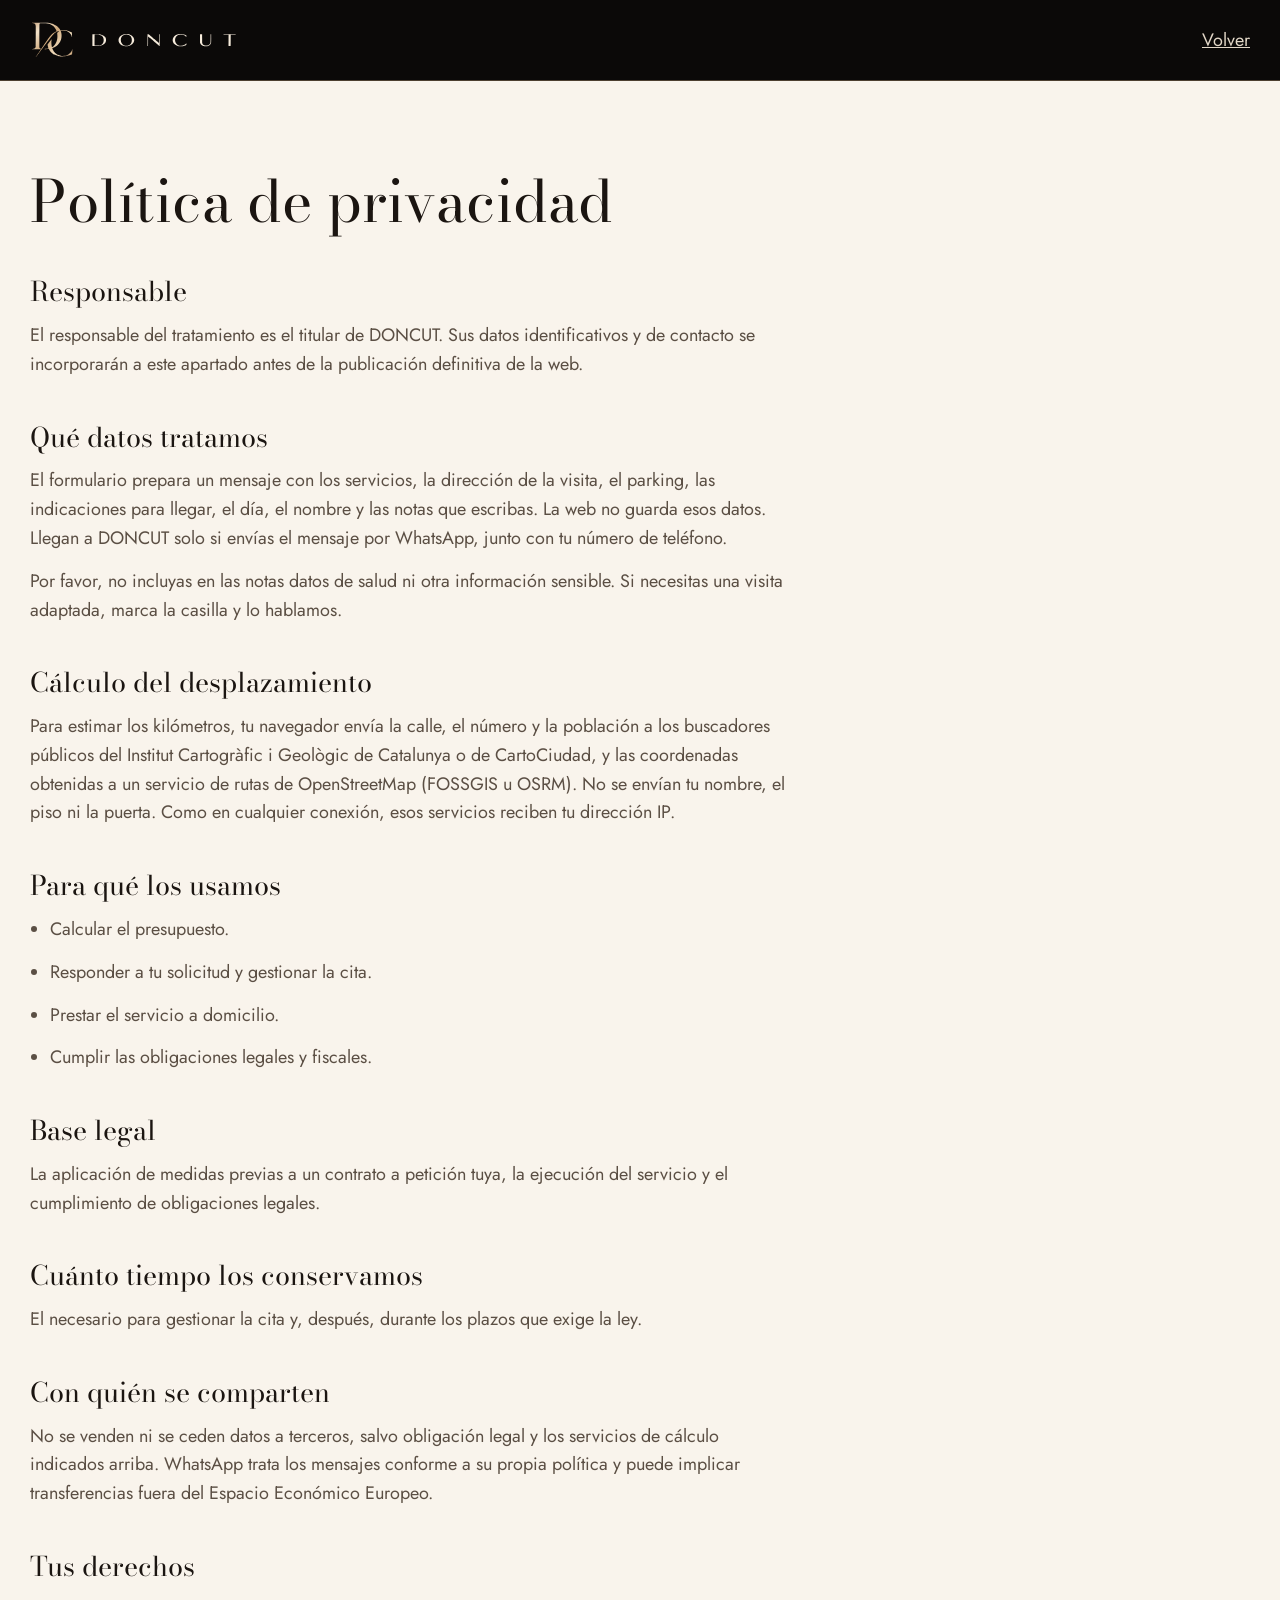
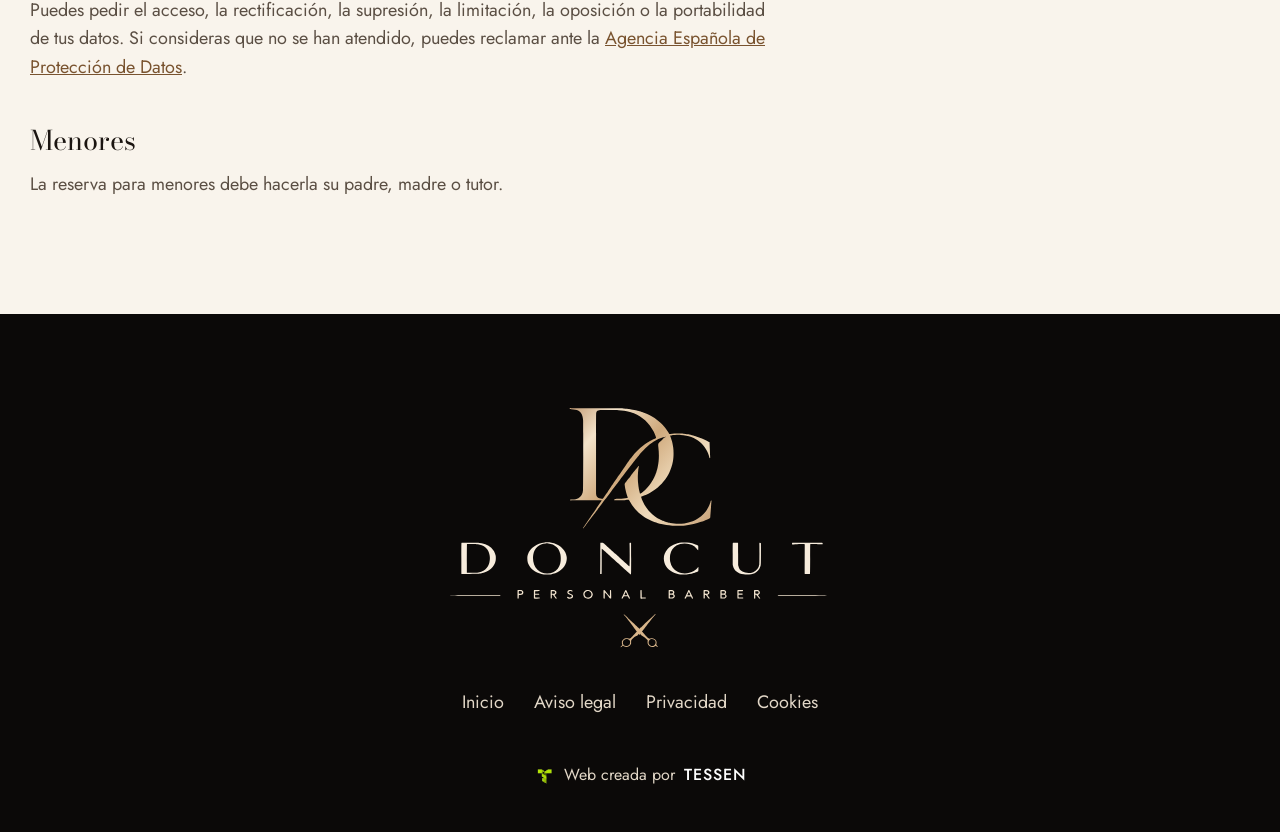
==== politica-privacidad.html @ 4ba2f508 "Web de DONCUT: servicios y precios, presupuesto con desplazamiento y parking, reserva y páginas lega" ====
<!doctype html>
<html lang="es">
<head>
<meta charset="utf-8">
<meta name="viewport" content="width=device-width, initial-scale=1">
<title>Política de privacidad | DONCUT</title>
<meta name="robots" content="noindex, nofollow">
<meta name="theme-color" content="#0b0908">
<link rel="icon" href="assets/img/favicon.svg" type="image/svg+xml">
<link rel="stylesheet" href="assets/css/estilos.css">
</head>
<body>
<header class="cabecera fija"><div class="cabecera__dentro"><a class="cabecera__logo" href="index.html"><img src="assets/img/dc.svg" width="44" height="38" alt=""><img src="assets/img/palabra-doncut.svg" width="148" height="15" alt="DONCUT, inicio"></a><a class="volver" href="index.html">Volver</a></div></header>
<main class="legal">
<h1>Política de privacidad</h1>
<h2>Responsable</h2>
<p>El responsable del tratamiento es el titular de DONCUT. Sus datos identificativos y de contacto se incorporarán a este apartado antes de la publicación definitiva de la web.</p>
<h2>Qué datos tratamos</h2>
<p>El formulario prepara un mensaje con los servicios, la dirección de la visita, el parking, las indicaciones para llegar, el día, el nombre y las notas que escribas. La web no guarda esos datos. Llegan a DONCUT solo si envías el mensaje por WhatsApp, junto con tu número de teléfono.</p>
<p>Por favor, no incluyas en las notas datos de salud ni otra información sensible. Si necesitas una visita adaptada, marca la casilla y lo hablamos.</p>
<h2>Cálculo del desplazamiento</h2>
<p>Para estimar los kilómetros, tu navegador envía la calle, el número y la población a los buscadores públicos del Institut Cartogràfic i Geològic de Catalunya o de CartoCiudad, y las coordenadas obtenidas a un servicio de rutas de OpenStreetMap (FOSSGIS u OSRM). No se envían tu nombre, el piso ni la puerta. Como en cualquier conexión, esos servicios reciben tu dirección IP.</p>
<h2>Para qué los usamos</h2>
<ul><li>Calcular el presupuesto.</li><li>Responder a tu solicitud y gestionar la cita.</li><li>Prestar el servicio a domicilio.</li><li>Cumplir las obligaciones legales y fiscales.</li></ul>
<h2>Base legal</h2>
<p>La aplicación de medidas previas a un contrato a petición tuya, la ejecución del servicio y el cumplimiento de obligaciones legales.</p>
<h2>Cuánto tiempo los conservamos</h2>
<p>El necesario para gestionar la cita y, después, durante los plazos que exige la ley.</p>
<h2>Con quién se comparten</h2>
<p>No se venden ni se ceden datos a terceros, salvo obligación legal y los servicios de cálculo indicados arriba. WhatsApp trata los mensajes conforme a su propia política y puede implicar transferencias fuera del Espacio Económico Europeo.</p>
<h2>Tus derechos</h2>
<p>Puedes pedir el acceso, la rectificación, la supresión, la limitación, la oposición o la portabilidad de tus datos. Si consideras que no se han atendido, puedes reclamar ante la <a href="https://www.aepd.es" target="_blank" rel="noopener">Agencia Española de Protección de Datos</a>.</p>
<h2>Menores</h2>
<p>La reserva para menores debe hacerla su padre, madre o tutor.</p>
</main>
<footer class="pie">
  <img class="pie__logo" src="assets/img/logo-doncut.svg" width="420" height="262" alt="DONCUT, Personal Barber">
  <p class="pie__fila"><a href="index.html">Inicio</a><a href="aviso-legal.html">Aviso legal</a><a href="politica-privacidad.html">Privacidad</a><a href="politica-cookies.html">Cookies</a></p>
  <a class="firma" href="https://tessenconsulting.com" target="_blank" rel="noopener"><img src="assets/img/tessen.png" width="22" height="19" alt="">Web creada por <b>TESSEN</b></a>
</footer>
</body>
</html>
---- assets/css/estilos.css ----
/* DONCUT. Negro cálido, oro champán y la curva de luz de la tarjeta como seña en portada, reserva y pie. */
@font-face{font-family:"Bodoni Moda";src:url(../fonts/bodoni-moda.woff2) format("woff2");font-weight:400 600;font-display:swap}
@font-face{font-family:"Jost";src:url(../fonts/jost.woff2) format("woff2");font-weight:300 600;font-display:swap}
:root{
  --negro:#0b0908; --negro-2:#15110e; --marfil:#f9f4ec; --blanco:#fff;
  --oro:#d8b58a; --oro-claro:#f5e2c5; --bronce:#79532f; /* bronce: texto dorado sobre claro */
  --metal:linear-gradient(105deg,#c79c6f,#f4e0c2 34%,#d8b58a 62%,#b98a5c);
  --tinta:#1b1511; --tinta-2:#5b4f44; --crema:#e2d7c7;
  --linea:#e2d6c5; --linea-oro:rgba(216,181,138,.32); --error:#a3271c;
  --titulo:"Bodoni Moda","Didot","Bodoni MT",Georgia,serif;
  --texto:"Jost","Century Gothic","Segoe UI",sans-serif;
  --margen:max(20px,calc((100vw - 1220px)/2));
  --aire:clamp(72px,9vw,132px);
}
*{box-sizing:border-box}
/* trazos finos reforzados para que se lean bien a cualquier tamaño */
*{font-optical-sizing:none!important;font-variation-settings:"opsz" 11!important}
h1,h2{font-variation-settings:"opsz" 16!important}
html{scroll-behavior:smooth;scroll-padding-top:84px;-webkit-text-size-adjust:100%}
body{margin:0;background:var(--negro);color:var(--tinta);font:400 18px/1.6 var(--texto);-webkit-font-smoothing:antialiased}
img,svg{display:block}
img{max-width:100%;height:auto}
h1,h2,h3{font-family:var(--titulo);font-weight:400;line-height:1.1;text-wrap:balance;margin:0}
h2{font-size:clamp(34px,4.1vw,54px)}
p{margin:0}
a{color:inherit}
button{font:inherit;color:inherit;background:none;border:0;padding:0;cursor:pointer}
[hidden]{display:none!important}
:focus-visible{outline:3px solid var(--oro);outline-offset:4px}
.marfil :focus-visible,.ficha :focus-visible,.legal :focus-visible{outline-color:var(--bronce)}
.saltar{position:absolute;left:-999px}
.saltar:focus{left:12px;top:12px;z-index:60;background:#fff;padding:10px 16px}

.boton{display:inline-flex;align-items:center;justify-content:center;min-height:52px;padding:12px 34px;border-radius:40px;border:1px solid transparent;font-weight:500;font-size:16px;letter-spacing:.04em;line-height:1.25;text-align:center;text-decoration:none;transition:background-position .5s,border-color .25s,color .25s}
.boton--oro{background:var(--metal) 0 0/180% 100%;color:#1a120b}
.boton--oro:hover{background-position:100% 0}
.boton--linea{border-color:var(--oro);color:var(--oro-claro)}
.boton--linea:hover{border-color:var(--oro-claro);color:#fff}

/* cabecera */
.cabecera{position:fixed;inset:0 0 auto;z-index:50;color:#fff;border-bottom:1px solid transparent;transition:background-color .35s,border-color .35s}
.cabecera.fija,.cabecera.menu-abierto{background:var(--negro);border-color:var(--linea-oro)}
.cabecera__dentro{display:flex;align-items:center;gap:32px;min-height:80px;padding-inline:var(--margen)}
.cabecera__logo{display:flex;align-items:center;gap:16px;text-decoration:none;opacity:0;visibility:hidden;transition:opacity .35s,visibility .35s}
.fija .cabecera__logo{opacity:1;visibility:visible}
.cabecera__logo img:first-child{width:44px}
.cabecera__logo img:last-child{width:148px}
.menu{display:flex;gap:32px;margin-left:auto}
.menu a{text-decoration:none;font-size:16.5px;color:#f3ebdf;transition:color .2s}
.menu a:hover{color:var(--oro)}
.cabecera .boton{min-height:46px;padding:8px 28px;background:rgba(11,9,8,.55)}
.abrir{display:none;width:48px;height:48px;position:relative;flex:none}
.abrir::before,.abrir::after{content:"";position:absolute;left:12px;right:12px;height:2px;background:var(--oro);transition:transform .25s,top .25s}
.abrir::before{top:19px}
.abrir::after{top:28px}
.abrir[aria-expanded=true]::before{top:23px;transform:rotate(45deg)}
.abrir[aria-expanded=true]::after{top:23px;transform:rotate(-45deg)}

/* portada */
.portada{position:relative;background:radial-gradient(60% 80% at 12% 0,#241a13 0,rgba(11,9,8,0) 70%),var(--negro);color:#fff;min-height:min(860px,100vh);display:flex;align-items:center;overflow:hidden}
.portada__texto{position:relative;z-index:2;width:min(49%,calc(var(--margen) + 620px));padding:112px 24px 72px var(--margen)}
.portada__marca{display:flex;align-items:center;gap:26px;margin-bottom:44px}
.portada__marca>img{width:clamp(84px,8.2vw,122px)}
.portada__marca span{display:grid;gap:12px}
.portada__marca span img{width:clamp(168px,17vw,250px)}
.portada__marca small{font-size:14px;letter-spacing:.42em;text-transform:uppercase;color:var(--crema)}
.portada h1{font-size:clamp(46px,5vw,74px);line-height:1.04}
.portada__sub{margin-top:28px;max-width:24em;font-size:clamp(19px,1.5vw,21px);color:var(--crema);line-height:1.5}
.portada__sub strong{font-weight:500;color:var(--oro-claro)}
.acciones{display:flex;flex-wrap:wrap;gap:14px;margin-top:38px}
.portada__video{position:absolute;inset:0 0 0 46%}
.portada__recorte{position:absolute;inset:0;clip-path:url(#corte-video)}
.portada__recorte video{width:100%;height:100%;object-fit:cover;object-position:52% 40%;display:block;filter:sepia(.18)}
.portada__recorte::after{content:"";position:absolute;inset:0;background:linear-gradient(90deg,rgba(11,9,8,.55),rgba(11,9,8,0) 45%),linear-gradient(180deg,rgba(11,9,8,.72),rgba(11,9,8,0) 22%),linear-gradient(0deg,rgba(11,9,8,.75),rgba(11,9,8,0) 30%)}
.filo{position:absolute;inset:0;width:100%;height:100%;overflow:visible;pointer-events:none}
.filo path{fill:none;vector-effect:non-scaling-stroke}
.filo__linea{stroke:url(#g-luz);stroke-width:2.5}
.filo__halo{stroke:#e3b780;stroke-width:20;stroke-opacity:.38;filter:blur(13px)}
.filo--movil{display:none}
.pausa{position:absolute;right:20px;bottom:20px;width:48px;height:48px;border-radius:50%;border:1px solid var(--oro);background:rgba(11,9,8,.6);display:grid;place-items:center}
.pausa span{width:12px;height:14px;border:solid #fff;border-width:0 4px}
.pausa.parado span{border:solid transparent;border-width:8px 0 8px 13px;border-left-color:#fff;width:0;height:0;margin-left:4px}

.filo--ancho .filo__linea,.filo--ancho .filo__halo{stroke:url(#g-filo)}

/* bloques y esquinas de luz */
.bloque{position:relative;padding:var(--aire) var(--margen);overflow:hidden}
.marfil{background:var(--marfil)}
.negro{background:var(--negro);color:#fff}
.entradilla{color:var(--tinta-2);max-width:33em;margin-top:20px;font-size:19px}
.negro .entradilla{color:var(--crema)}
.esquina{position:absolute;pointer-events:none;width:clamp(240px,36vw,540px);height:clamp(180px,27vw,400px)}
.esquina--a,.esquina--b{left:0;top:0}
.esquina--c{right:0;bottom:0;transform:rotate(180deg)}

/* cómo funciona */
.como{display:grid;grid-template-columns:minmax(0,1fr) minmax(0,.78fr);gap:clamp(40px,7vw,110px);align-items:center}
.como__foto img{width:100%;aspect-ratio:4/5;object-fit:cover;border-radius:14px}
.pasos{list-style:none;margin:44px 0 0;padding:0;counter-reset:p}
.pasos li{counter-increment:p;display:grid;grid-template-columns:64px minmax(0,1fr);gap:2px 12px;padding:22px 0;border-top:1px solid var(--linea)}
.pasos li::before{content:counter(p);grid-row:span 2;font:400 46px/1 var(--titulo);color:var(--bronce)}
.pasos h3{font-size:26px}
.pasos p{color:var(--tinta-2)}

/* servicios */
.servicios{position:relative;display:grid;grid-template-columns:minmax(0,.8fr) minmax(0,1fr);gap:clamp(40px,6vw,100px);align-items:center}
.servicios__foto{position:relative;aspect-ratio:4/5;overflow:hidden;border-radius:14px;border:1px solid var(--linea-oro)}
.servicios__foto img{position:absolute;inset:0;width:100%;height:100%;object-fit:cover;opacity:0;transform:scale(1.06);transition:opacity .7s,transform 1.5s}
.servicios__foto img.visible{opacity:1;transform:none}
.lista{list-style:none;margin:32px 0 0;padding:0}
.lista li{display:grid;grid-template-columns:minmax(0,1fr) auto auto;gap:6px 24px;align-items:center;padding:13px 0;border-top:1px solid var(--linea-oro)}
.lista b{display:block;font:400 clamp(22px,1.9vw,26px)/1.2 var(--titulo)}
.lista small{font-size:16px;color:var(--crema)}
.lista .precio{font:400 24px/1 var(--titulo);color:var(--oro-claro);white-space:nowrap}
.lista li.con b{color:var(--oro-claro)}
.mas{min-width:118px;min-height:44px;padding:6px 18px;border:1px solid var(--oro);border-radius:30px;font-size:16px;transition:background-color .25s,color .25s}
.mas:hover{background:var(--oro);color:#1a120b}
.con .mas{background:var(--oro);color:#1a120b;font-weight:500}
.nota{margin-top:24px;font-size:16px;color:var(--crema)}

/* dónde */
.paneles{display:flex;gap:10px;height:520px;margin-top:44px}
.panel{position:relative;flex:1 1 0;min-width:0;overflow:hidden;background:var(--negro);color:#fff;text-align:left;border-radius:14px;transition:flex-grow .7s cubic-bezier(.2,.7,.2,1)}
.panel.activo{flex-grow:3.2}
.panel img{position:absolute;inset:0;width:100%;height:100%;object-fit:cover;filter:sepia(.25) saturate(.8) brightness(.7);transition:filter .6s}
.panel.activo img,.panel:hover img{filter:sepia(.12)}
.panel::after{content:"";position:absolute;inset:38% 0 0;background:linear-gradient(0deg,rgba(11,9,8,.92),rgba(11,9,8,0))}
.panel span{position:absolute;z-index:1;left:26px;right:18px;bottom:24px}
.panel b{display:block;font:400 clamp(23px,2.1vw,30px)/1.15 var(--titulo)}
.panel small{display:block;font-size:17px;color:#f0e7d9;margin-top:6px;opacity:0;height:0;transition:opacity .4s .2s}
.panel.activo small{opacity:1;height:auto}
.todos{margin-top:clamp(44px,5vw,72px);display:grid;grid-template-columns:minmax(0,.42fr) minmax(0,1fr);gap:16px 48px;align-items:baseline}
.todos h3{font-size:clamp(27px,2.6vw,36px);color:var(--bronce)}
.todos p{font-size:clamp(20px,1.8vw,24px);line-height:1.5;max-width:34em}

/* reserva */
.reserva{position:relative;display:grid;grid-template-columns:minmax(0,1.18fr) minmax(0,.82fr);gap:clamp(28px,4vw,60px);align-items:start}
.ficha{background:var(--blanco);color:var(--tinta);border-radius:18px;padding:clamp(24px,3.8vw,54px);min-width:0}
.ficha h2{font-size:clamp(33px,3.5vw,46px)}
.progreso{list-style:none;margin:28px 0 34px;padding:0;display:grid;grid-template-columns:repeat(3,minmax(0,1fr));gap:10px}
.progreso li{border-top:3px solid var(--linea);padding-top:9px;font-size:16px;color:#6f6357;transition:border-color .4s}
.progreso .activo,.progreso .hecho{border-color:var(--bronce);color:var(--tinta)}
.progreso .activo{font-weight:500}
.paso{border:0;margin:0;padding:0;min-width:0;display:grid;grid-template-columns:repeat(6,minmax(0,1fr));gap:22px 22px}
.paso legend{font:400 clamp(25px,2.4vw,31px)/1.15 var(--titulo);padding:0;margin-bottom:20px}
.campo{display:grid;gap:4px;min-width:0;align-content:start;grid-column:span 3}
.c2{grid-column:span 2}
.c4{grid-column:span 4}
.ancho{grid-column:1/-1}
.campo label,#t-parking{font-size:16px;color:var(--tinta-2)}
.campo input,.campo select,.campo textarea{font:inherit;width:100%;min-width:0;color:var(--tinta);background-color:var(--marfil);border:1px solid #a4927c;border-radius:10px;padding:10px 14px;min-height:52px}
.campo textarea{resize:vertical;min-height:82px}
.campo select{appearance:none;padding-right:38px;background:var(--marfil) url("data:image/svg+xml,%3Csvg xmlns='http://www.w3.org/2000/svg' width='14' height='9' fill='none' stroke='%2379532f' stroke-width='2'%3E%3Cpath d='M1 1l6 6 6-6'/%3E%3C/svg%3E") no-repeat right 14px center}
.campo ::placeholder{color:#76695b;opacity:1}
.campo :is(input,select,textarea):focus{outline:3px solid var(--bronce);outline-offset:1px}
.campo [aria-invalid=true]{border-color:var(--error);border-width:2px}
.fallo{color:var(--error);font-size:16px;line-height:1.35}
.contador{display:grid;grid-template-columns:minmax(0,1fr) auto auto;gap:4px 20px;align-items:center;padding:10px 0;border-top:1px solid var(--linea)}
.contador:last-child{border-bottom:1px solid var(--linea)}
.contador b{font-weight:500;font-family:var(--texto);display:block;line-height:1.3}
.contador small{font-size:16px;color:var(--tinta-2);line-height:1.3}
.contador .precio{font:400 21px/1 var(--titulo);color:var(--bronce);white-space:nowrap}
.ud{display:flex;align-items:center;border:1px solid #a4927c;border-radius:30px}
.ud button{width:46px;height:46px;font-size:24px;line-height:1;border-radius:50%;color:var(--bronce)}
.ud button:hover:not(:disabled){background:var(--marfil)}
.ud button:disabled{opacity:.4;cursor:default}
.ud output{min-width:26px;text-align:center;font-weight:500;font-variant-numeric:tabular-nums}
.contador.con .ud{border-color:var(--bronce);background:#f4e8d6}
.distancia{background:var(--marfil);border-radius:10px;padding:15px 18px;font-size:17px;line-height:1.45}
.distancia.bien{background:#f4e8d6}
.distancia b{font-weight:500}
.opciones__fila{display:grid;grid-template-columns:repeat(3,minmax(0,1fr));gap:10px;margin-top:8px}
.opciones label{position:relative;cursor:pointer}
.opciones input{position:absolute;opacity:0;inset:0}
.opciones span{display:grid;place-items:center;min-height:52px;border:1px solid #a4927c;border-radius:10px;text-align:center;transition:background-color .25s,color .25s}
.opciones label:hover span{border-color:var(--bronce)}
.opciones input:checked+span{background:var(--negro);border-color:var(--negro);color:var(--oro-claro)}
.opciones input:focus-visible+span{outline:3px solid var(--bronce);outline-offset:3px}
.casilla label{display:flex;gap:14px;align-items:flex-start}
.casilla input{width:24px;height:24px;margin:2px 0 0;accent-color:var(--bronce);flex:none}
.total-corto{display:flex;justify-content:space-between;align-items:baseline;border-top:1px solid var(--linea);margin-top:28px;padding-top:16px}
.total-corto b{font:400 32px/1 var(--titulo);color:var(--bronce)}
.ficha__acciones{display:flex;gap:26px;align-items:center;margin-top:34px}
.ficha__acciones .boton{flex:1;min-height:58px;font-size:17px;border:0}
.atras{text-decoration:underline;text-underline-offset:5px;min-height:48px;padding:0 4px}
.resumen{background:var(--marfil);border-radius:10px;padding:22px 24px;margin-top:24px}
.resumen pre{white-space:pre-wrap;font:400 17px/1.6 var(--texto);margin:8px 0 0;overflow-wrap:anywhere}
.resumen strong{font-weight:500}
.tarjeta{position:relative;overflow:hidden;background:#0d0b09;border:1.5px solid var(--oro);border-radius:18px;box-shadow:0 0 46px rgba(216,181,138,.14)}
.tarjeta__a{left:0;top:0;width:230px;height:150px}
.tarjeta__b{right:0;bottom:0;width:210px;height:140px;transform:rotate(180deg)}
.tarjeta__dentro{position:relative;padding:44px clamp(24px,3vw,42px) 40px}
.tarjeta__logo{width:92px;margin:0 auto 14px}
.tarjeta h3{font-size:28px;text-align:center}
.lineas{list-style:none;margin:28px 0 0;padding:0}
.lineas li{display:flex;justify-content:space-between;gap:20px;padding:11px 0;border-top:1px solid var(--linea-oro);line-height:1.35}
.lineas span{min-width:0}
.lineas b{font-weight:400;white-space:nowrap;font-variant-numeric:tabular-nums;color:var(--oro-claro)}
.lineas .tenue,.lineas .tenue b{color:#b5a896}
.total{display:flex;justify-content:space-between;align-items:baseline;gap:16px;border-top:1.5px solid var(--oro);margin-top:6px;padding-top:18px}
.total b{font:400 clamp(34px,3.4vw,46px)/1 var(--titulo);color:var(--oro-claro);white-space:nowrap}
.cita{margin:22px 0 0}
.cita div{display:grid;grid-template-columns:76px minmax(0,1fr);gap:12px;padding:5px 0;font-size:17px;line-height:1.4}
.cita dt{color:var(--oro)}
.cita dd{margin:0;overflow-wrap:anywhere}
.tarjeta__nota{margin-top:20px;font-size:16px;color:#cdbfac;line-height:1.45}

/* preguntas */
.preguntas{display:grid;grid-template-columns:minmax(0,.6fr) minmax(0,1fr);gap:32px clamp(36px,6vw,96px)}
.preguntas details{border-top:1px solid var(--linea)}
.preguntas details:last-child{border-bottom:1px solid var(--linea)}
.preguntas summary{list-style:none;cursor:pointer;display:flex;justify-content:space-between;gap:20px;align-items:center;padding:19px 0;font:400 clamp(21px,1.9vw,25px)/1.25 var(--titulo)}
.preguntas summary::-webkit-details-marker{display:none}
.preguntas summary::after{content:"";width:10px;height:10px;flex:none;border:solid var(--bronce);border-width:0 2px 2px 0;transform:rotate(45deg);margin-right:6px;transition:transform .25s}
.preguntas [open] summary::after{transform:rotate(-135deg)}
.preguntas details p{color:var(--tinta-2);padding:0 40px 24px 0;max-width:38em}

/* pie */
.pie{position:relative;overflow:hidden;background:var(--negro);color:var(--crema);padding:88px var(--margen) 44px;display:grid;justify-items:center;gap:30px;text-align:center}
.pie__logo{width:min(400px,82vw);position:relative}
.pie__lema{letter-spacing:.3em;text-transform:uppercase;font-size:15px;line-height:1.8}
.pie__fila{display:flex;flex-wrap:wrap;justify-content:center;gap:8px 30px;position:relative}
.pie__fila a{text-decoration:none;padding:6px 0}
.pie__fila a:hover{color:var(--oro-claro)}
.firma{display:inline-flex;align-items:center;gap:9px;font-size:16px;text-decoration:none;position:relative;margin-top:10px}
.firma img{width:22px}
.firma b{font-weight:500;letter-spacing:.06em;color:#fff}
.firma:hover{color:#fff}

/* cesta */
.cesta{position:fixed;z-index:45;left:50%;bottom:22px;display:flex;align-items:center;gap:26px;background:var(--negro);color:#fff;border:1.5px solid var(--oro);border-radius:50px;padding:9px 9px 9px 30px;box-shadow:0 12px 40px rgba(0,0,0,.4);transform:translate(-50%,160%);visibility:hidden;transition:transform .4s cubic-bezier(.2,.7,.2,1),visibility .4s}
.cesta.visible{transform:translate(-50%,0);visibility:visible}
.cesta p{white-space:nowrap}
.cesta b{font:400 23px/1 var(--titulo);color:var(--oro-claro);margin-left:8px}
.cesta .boton{min-height:48px}

/* páginas legales */
.legal{background:var(--marfil);padding:calc(80px + clamp(48px,7vw,96px)) var(--margen) var(--aire)}
.legal>*{max-width:42em}
.legal h1{font-size:clamp(38px,4.8vw,58px)}
.legal h2{font-size:27px;margin-top:44px}
.legal p,.legal li{color:var(--tinta-2);margin-top:14px}
.legal ul{padding-left:20px;margin:0}
.legal a{color:var(--bronce)}
.volver{margin-left:auto;color:var(--crema)}

@media (prefers-reduced-motion:no-preference){
  .filo__halo{animation:latir 5s ease-in-out infinite alternate}
  @keyframes latir{from{stroke-opacity:.2}to{stroke-opacity:.55}}
  .js .rv{opacity:0;transform:translateY(26px);transition:opacity .9s,transform .9s cubic-bezier(.2,.7,.2,1)}
  .js .rv.ya{opacity:1;transform:none}
  .portada__marca,.portada h1,.portada__sub,.acciones{animation:subir 1s cubic-bezier(.2,.7,.2,1) both}
  .portada h1{animation-delay:.14s}
  .portada__sub{animation-delay:.28s}
  .portada .acciones{animation-delay:.4s}
  @keyframes subir{from{opacity:0;transform:translateY(28px)}}
}
@media (prefers-reduced-motion:reduce){html{scroll-behavior:auto}*{transition:none!important}}

@media (max-width:1000px){
  .menu{position:fixed;inset:80px 0 auto;background:var(--negro);flex-direction:column;gap:0;padding:8px var(--margen) 28px;border-bottom:1px solid var(--linea-oro);display:none}
  .menu.abierto{display:flex}
  .menu a{font:400 26px/1.3 var(--titulo);padding:14px 0;border-bottom:1px solid rgba(216,181,138,.18)}
  .abrir{display:block}
  .cabecera__dentro{gap:12px}
  .cabecera__logo{margin-right:auto}
  .como,.servicios,.reserva,.preguntas,.todos{grid-template-columns:minmax(0,1fr)}
  .servicios__foto,.como__foto img{aspect-ratio:4/3}
}
@media (max-width:900px){
  .portada{display:block;min-height:0}
  .portada__video{position:relative;inset:auto;height:400px}
  .portada__recorte{clip-path:url(#corte-video-movil)}
  .portada__recorte video{object-position:56% 42%}
  .portada__recorte::after{background:linear-gradient(180deg,rgba(11,9,8,.65),rgba(11,9,8,0) 26%)}
  .filo--ancho{display:none}
  .filo--movil{display:block}
  .pausa{bottom:auto;top:92px}
  .portada__texto{width:auto;padding:6px 20px 52px}
  .portada__marca{gap:18px;margin-bottom:26px}
  .portada__marca>img{width:74px}
  .portada__marca span{gap:9px}
  .portada__marca span img{width:176px}
  .portada__marca small{font-size:12.5px;letter-spacing:.3em}
  .portada h1{font-size:clamp(39px,10.8vw,62px)}
  .portada__sub{margin-top:18px}
  .acciones{margin-top:28px}
  .acciones .boton{width:100%}
  .cabecera .boton{display:none}
  .cabecera__logo img:last-child{width:124px}
  .paneles{flex-direction:column;height:620px}
  .lista li{grid-template-columns:minmax(0,1fr) auto}
  .lista li>div{grid-column:1/-1}
  .contador{grid-template-columns:minmax(0,1fr) auto}
  .contador>div:first-child{grid-column:1/-1}
  .campo{grid-column:1/-1}
  .campo.c4{grid-column:span 4}
  .campo.c2{grid-column:span 2}
  .paso{gap:20px 12px}
  .opciones__fila{gap:8px}
  .cesta{left:0;right:0;bottom:0;border-radius:0;border-width:1.5px 0 0;justify-content:space-between;gap:12px;padding:12px 20px calc(12px + env(safe-area-inset-bottom,0px));transform:translateY(110%)}
  .cesta.visible{transform:none}
}
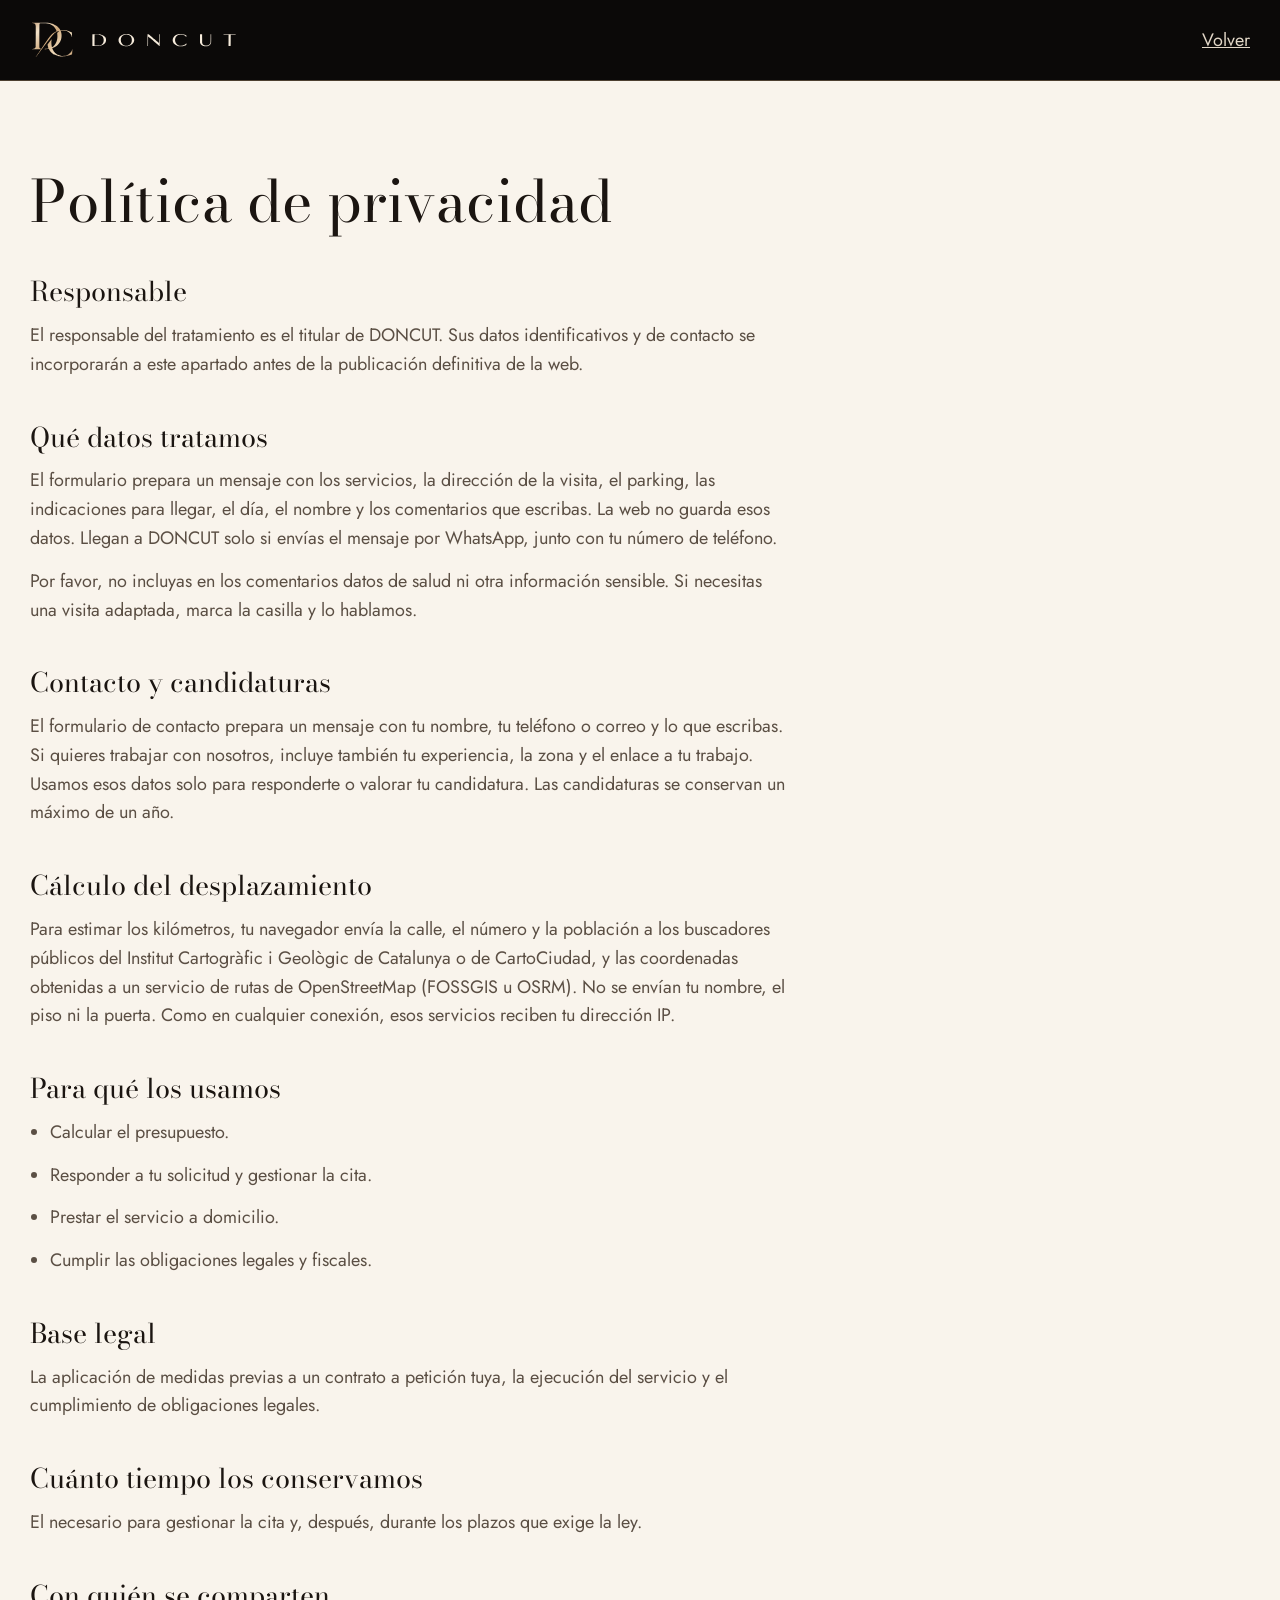
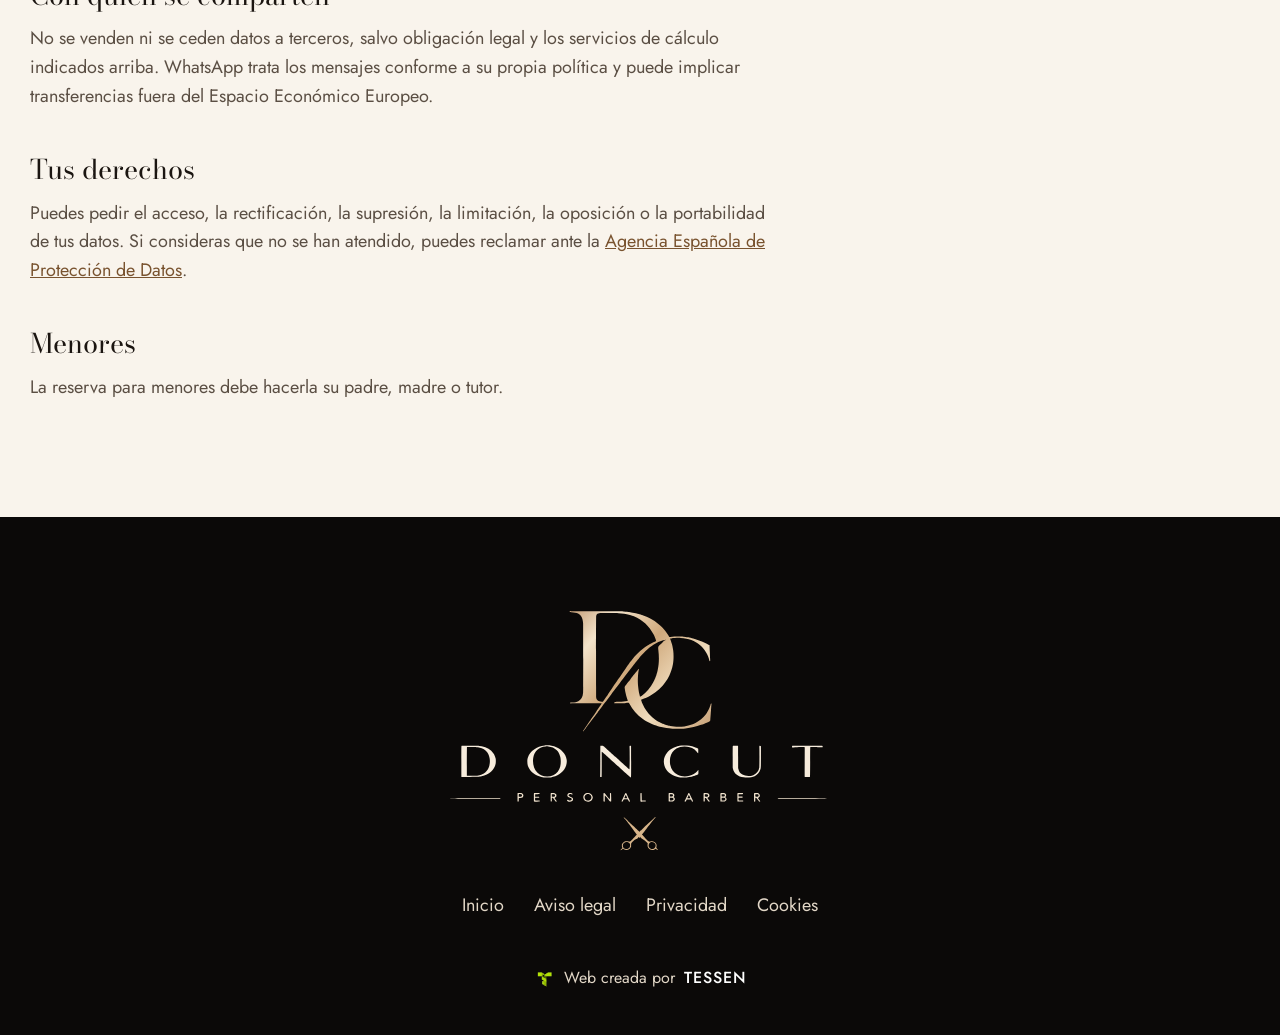
==== commit 9e9e7762: "Añade el equipo, la sección de contacto y la opción de trabajar con nosotros Co-Authored-By: Claude " ====
--- a/politica-privacidad.html
+++ b/politica-privacidad.html
@@ -16,8 +16,10 @@
 <h2>Responsable</h2>
 <p>El responsable del tratamiento es el titular de DONCUT. Sus datos identificativos y de contacto se incorporarán a este apartado antes de la publicación definitiva de la web.</p>
 <h2>Qué datos tratamos</h2>
-<p>El formulario prepara un mensaje con los servicios, la dirección de la visita, el parking, las indicaciones para llegar, el día, el nombre y las notas que escribas. La web no guarda esos datos. Llegan a DONCUT solo si envías el mensaje por WhatsApp, junto con tu número de teléfono.</p>
-<p>Por favor, no incluyas en las notas datos de salud ni otra información sensible. Si necesitas una visita adaptada, marca la casilla y lo hablamos.</p>
+<p>El formulario prepara un mensaje con los servicios, la dirección de la visita, el parking, las indicaciones para llegar, el día, el nombre y los comentarios que escribas. La web no guarda esos datos. Llegan a DONCUT solo si envías el mensaje por WhatsApp, junto con tu número de teléfono.</p>
+<p>Por favor, no incluyas en los comentarios datos de salud ni otra información sensible. Si necesitas una visita adaptada, marca la casilla y lo hablamos.</p>
+<h2>Contacto y candidaturas</h2>
+<p>El formulario de contacto prepara un mensaje con tu nombre, tu teléfono o correo y lo que escribas. Si quieres trabajar con nosotros, incluye también tu experiencia, la zona y el enlace a tu trabajo. Usamos esos datos solo para responderte o valorar tu candidatura. Las candidaturas se conservan un máximo de un año.</p>
 <h2>Cálculo del desplazamiento</h2>
 <p>Para estimar los kilómetros, tu navegador envía la calle, el número y la población a los buscadores públicos del Institut Cartogràfic i Geològic de Catalunya o de CartoCiudad, y las coordenadas obtenidas a un servicio de rutas de OpenStreetMap (FOSSGIS u OSRM). No se envían tu nombre, el piso ni la puerta. Como en cualquier conexión, esos servicios reciben tu dirección IP.</p>
 <h2>Para qué los usamos</h2>
--- a/assets/css/estilos.css
+++ b/assets/css/estilos.css
@@ -132,6 +132,17 @@
 .todos{margin-top:clamp(44px,5vw,72px);display:grid;grid-template-columns:minmax(0,.42fr) minmax(0,1fr);gap:16px 48px;align-items:baseline}
 .todos h3{font-size:clamp(27px,2.6vw,36px);color:var(--bronce)}
 .todos p{font-size:clamp(20px,1.8vw,24px);line-height:1.5;max-width:34em}
+
+/* equipo */
+.cuero{background:radial-gradient(90% 120% at 80% 0,#3a291e 0,#1a130e 60%),#1a130e;color:#fff}
+.cuero .entradilla{color:var(--crema)}
+.equipo{list-style:none;margin:48px 0 0;padding:0;display:flex;flex-wrap:wrap;justify-content:center;gap:34px 26px}
+.equipo li{flex:0 1 calc((100% - 52px)/3);min-width:0}
+.equipo figure{margin:0}
+.equipo div{aspect-ratio:4/5;overflow:hidden;border-radius:14px;border:1px solid var(--linea-oro);background:#2b2725}
+.equipo img{width:100%;height:100%;object-fit:cover;transition:transform 1.2s cubic-bezier(.2,.7,.2,1)}
+.equipo li:hover img{transform:scale(1.035)}
+.equipo figcaption{margin-top:18px;text-align:center;font:400 clamp(22px,2.1vw,29px)/1.2 var(--titulo)}
 
 /* reserva */
 .reserva{position:relative;display:grid;grid-template-columns:minmax(0,1.18fr) minmax(0,.82fr);gap:clamp(28px,4vw,60px);align-items:start}
@@ -172,7 +183,7 @@
 .opciones__fila{display:grid;grid-template-columns:repeat(3,minmax(0,1fr));gap:10px;margin-top:8px}
 .opciones label{position:relative;cursor:pointer}
 .opciones input{position:absolute;opacity:0;inset:0}
-.opciones span{display:grid;place-items:center;min-height:52px;border:1px solid #a4927c;border-radius:10px;text-align:center;transition:background-color .25s,color .25s}
+.opciones label span{display:grid;place-items:center;min-height:52px;border:1px solid #a4927c;border-radius:10px;text-align:center;transition:background-color .25s,color .25s}
 .opciones label:hover span{border-color:var(--bronce)}
 .opciones input:checked+span{background:var(--negro);border-color:var(--negro);color:var(--oro-claro)}
 .opciones input:focus-visible+span{outline:3px solid var(--bronce);outline-offset:3px}
@@ -215,6 +226,19 @@
 .preguntas [open] summary::after{transform:rotate(-135deg)}
 .preguntas details p{color:var(--tinta-2);padding:0 40px 24px 0;max-width:38em}
 
+/* contacto */
+.arena{background:#eadbc6}
+.arena :focus-visible{outline-color:var(--bronce)}
+.arena .entradilla{color:#4b4036}
+.contacto{display:grid;grid-template-columns:minmax(0,.8fr) minmax(0,1fr);gap:clamp(36px,6vw,96px);align-items:start}
+.unete{margin-top:44px;border-top:1px solid #bfa98c;padding-top:30px}
+.unete h3{font-size:clamp(27px,2.5vw,34px)}
+.unete p{margin:12px 0 24px;max-width:26em;color:#4b4036}
+.boton--negro{background:var(--negro);color:var(--oro-claro)}
+.boton--negro:hover{color:#fff}
+.opciones__fila--dos{grid-template-columns:repeat(2,minmax(0,1fr))}
+.ayuda{font-size:16px;color:var(--tinta-2);line-height:1.4;margin-top:4px}
+
 /* pie */
 .pie{position:relative;overflow:hidden;background:var(--negro);color:var(--crema);padding:88px var(--margen) 44px;display:grid;justify-items:center;gap:30px;text-align:center}
 .pie__logo{width:min(400px,82vw);position:relative}
@@ -257,14 +281,16 @@
 }
 @media (prefers-reduced-motion:reduce){html{scroll-behavior:auto}*{transition:none!important}}
 
-@media (max-width:1000px){
+@media (max-width:1180px){
   .menu{position:fixed;inset:80px 0 auto;background:var(--negro);flex-direction:column;gap:0;padding:8px var(--margen) 28px;border-bottom:1px solid var(--linea-oro);display:none}
   .menu.abierto{display:flex}
   .menu a{font:400 26px/1.3 var(--titulo);padding:14px 0;border-bottom:1px solid rgba(216,181,138,.18)}
   .abrir{display:block}
   .cabecera__dentro{gap:12px}
   .cabecera__logo{margin-right:auto}
-  .como,.servicios,.reserva,.preguntas,.todos{grid-template-columns:minmax(0,1fr)}
+}
+@media (max-width:1000px){
+  .como,.servicios,.reserva,.preguntas,.todos,.contacto{grid-template-columns:minmax(0,1fr)}
   .servicios__foto,.como__foto img{aspect-ratio:4/3}
 }
 @media (max-width:900px){
@@ -298,6 +324,8 @@
   .campo.c2{grid-column:span 2}
   .paso{gap:20px 12px}
   .opciones__fila{gap:8px}
+  .equipo{gap:26px 16px}
+  .equipo li{flex-basis:calc((100% - 16px)/2)}
   .cesta{left:0;right:0;bottom:0;border-radius:0;border-width:1.5px 0 0;justify-content:space-between;gap:12px;padding:12px 20px calc(12px + env(safe-area-inset-bottom,0px));transform:translateY(110%)}
   .cesta.visible{transform:none}
 }
